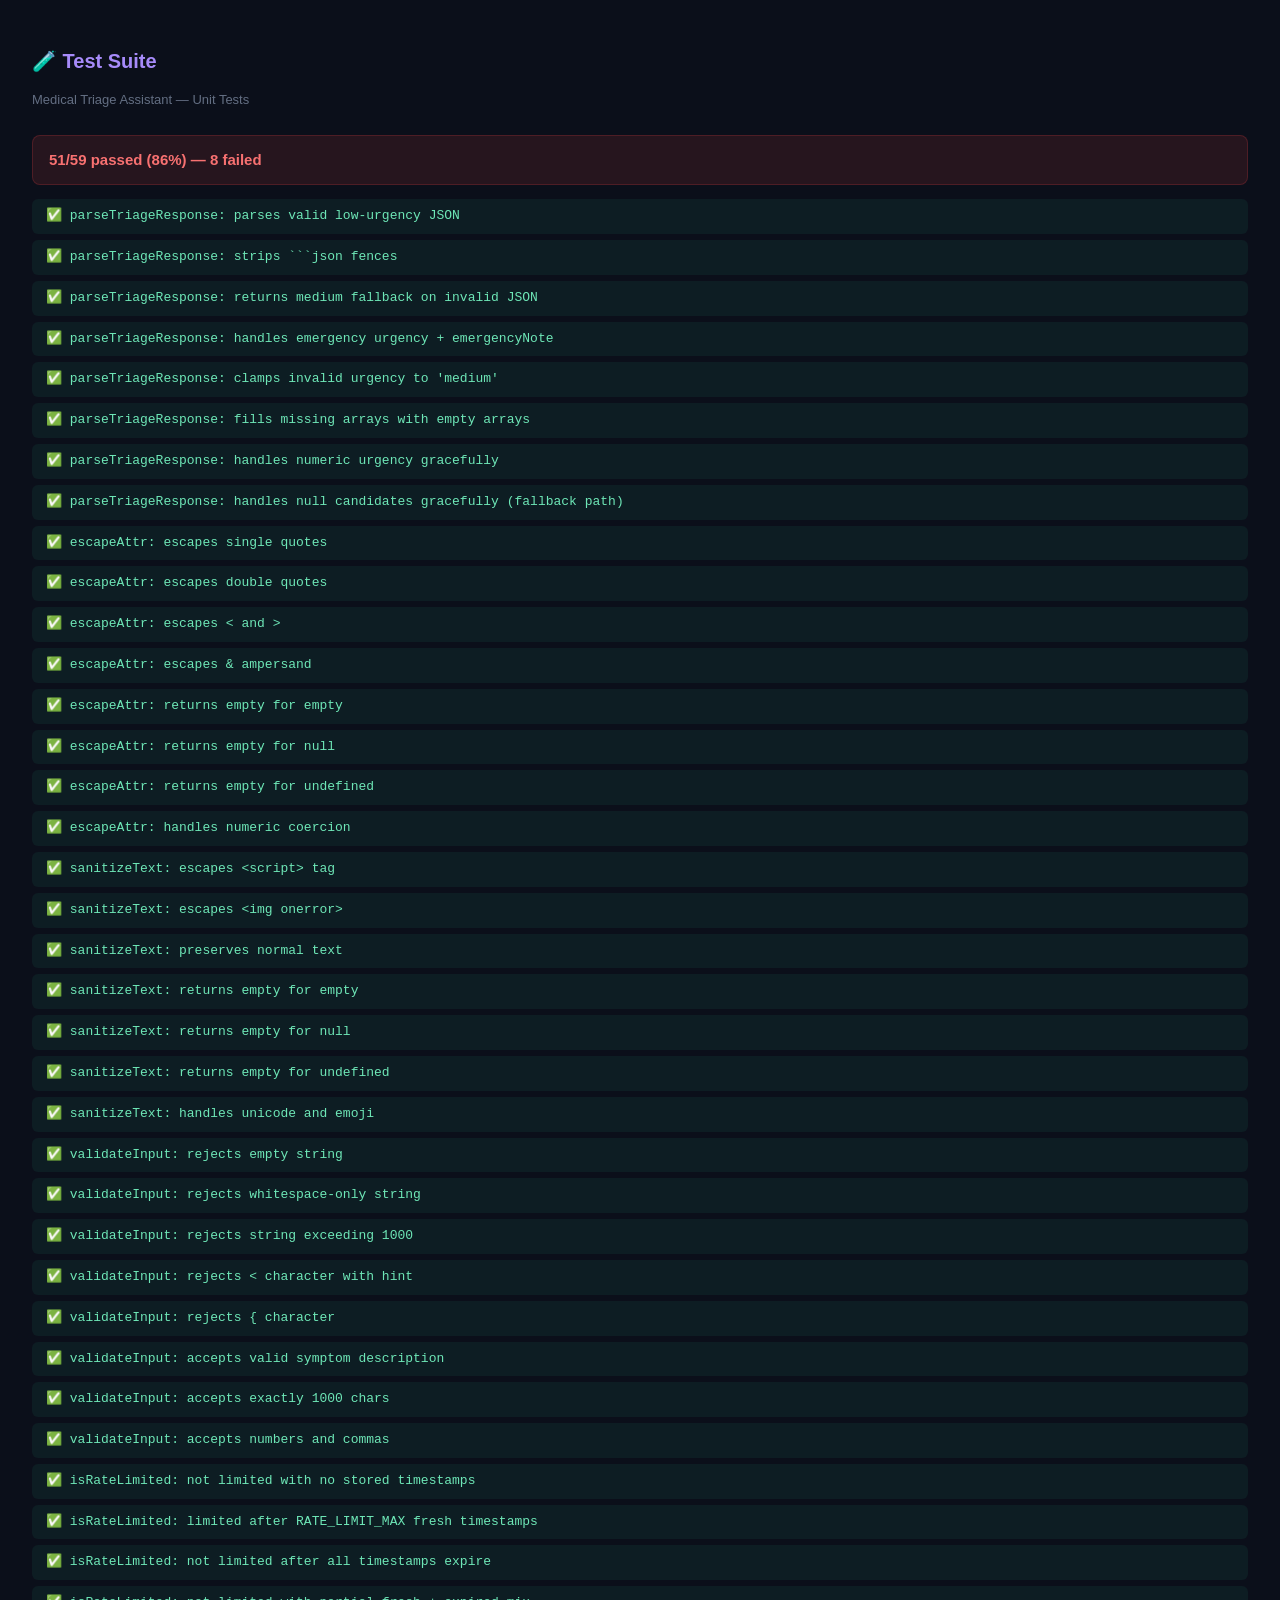
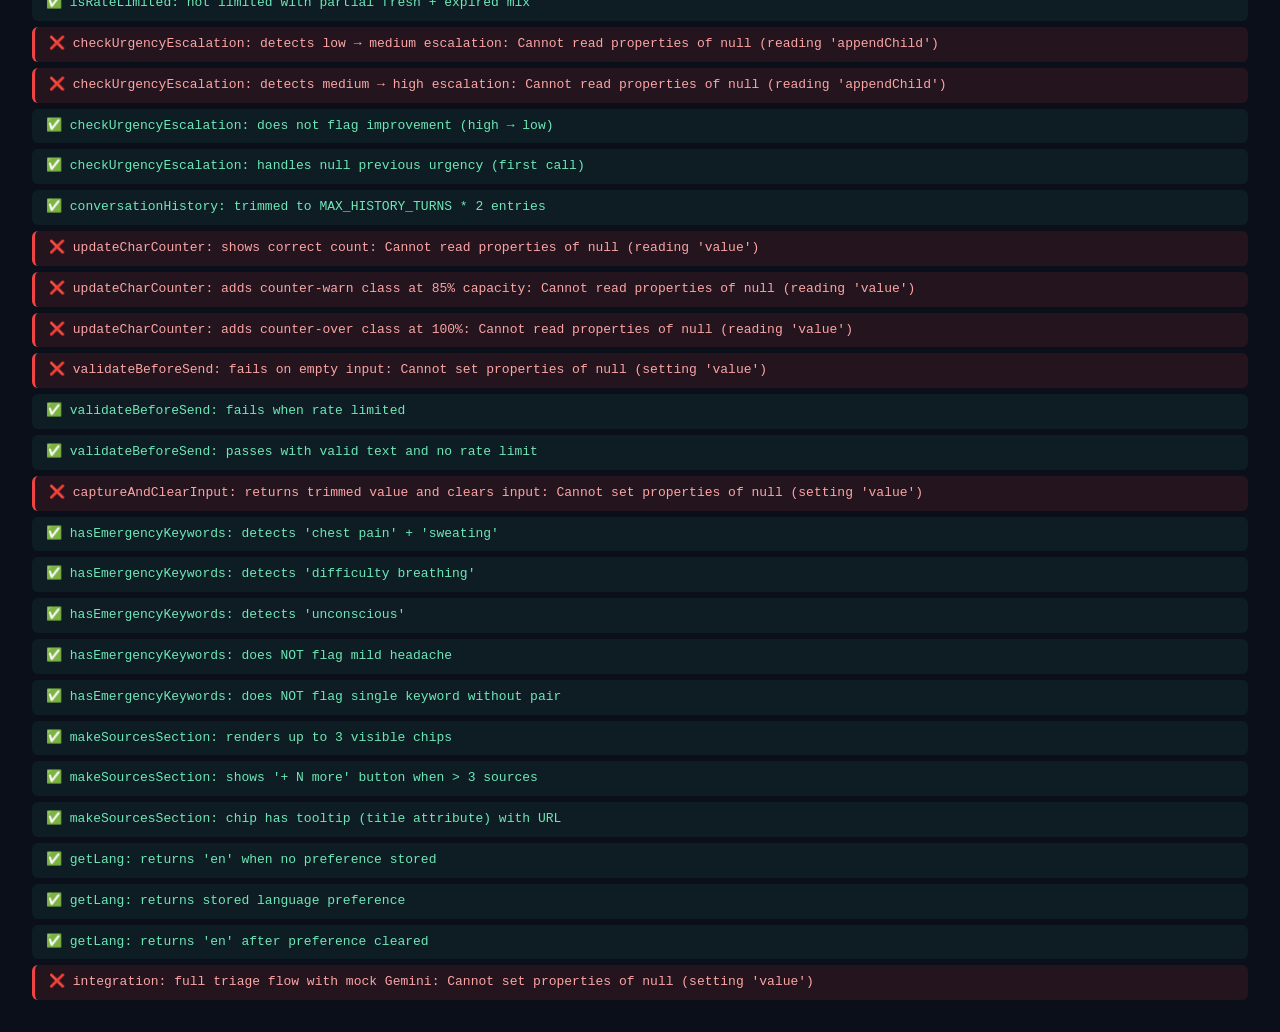
==== test.html @ 397bd2b6 "Saving local changes before pull" ====
<!DOCTYPE html>
<html lang="en">
<head>
  <meta charset="UTF-8" />
  <meta name="viewport" content="width=device-width, initial-scale=1.0" />
  <title>Test Suite — Medical Triage Assistant</title>
  <style>
    body {
      font-family: -apple-system, BlinkMacSystemFont, 'Segoe UI', sans-serif;
      background: #0b0f1a; color: #e8ecf4;
      margin: 0; padding: 2rem;
      line-height: 1.6;
    }
    h1 { font-size: 20px; margin-bottom: 0.25rem; color: #a78bfa; }
    p.sub { color: #636e82; font-size: 13px; margin-bottom: 1.5rem; }

    #test-results { display: flex; flex-direction: column; gap: 6px; }

    .test-summary {
      padding: 12px 16px; border-radius: 8px;
      font-weight: 700; font-size: 15px; margin-bottom: 8px;
    }
    .all-pass { background: rgba(52,211,153,0.12); color: #34d399; border: 1px solid rgba(52,211,153,0.2); }
    .has-fail  { background: rgba(239,68,68,0.12);  color: #f87171;  border: 1px solid rgba(239,68,68,0.2); }

    .test-row {
      padding: 7px 14px; border-radius: 6px;
      font-size: 13px; font-family: 'Menlo', 'Courier New', monospace;
    }
    .test-row.pass { background: rgba(52,211,153,0.07); color: #6ee7b7; }
    .test-row.fail { background: rgba(239,68,68,0.1); color: #fca5a5; border-left: 3px solid #ef4444; }

    .loading { color: #636e82; font-style: italic; }
  </style>
</head>
<body>
  <h1>🧪 Test Suite</h1>
  <p class="sub">Medical Triage Assistant — Unit Tests</p>

  <div id="test-results">
    <p class="loading">Loading tests…</p>
  </div>

  <!--
    Load app dependencies first so all functions (parseTriageResponse,
    escapeAttr, sanitizeText, validateInput, isRateLimited, state, etc.)
    are available before tests.js runs.
  -->
  <script src="config.js"></script>
  <script src="app.js"></script>
  <script src="tests.js"></script>
</body>
</html>
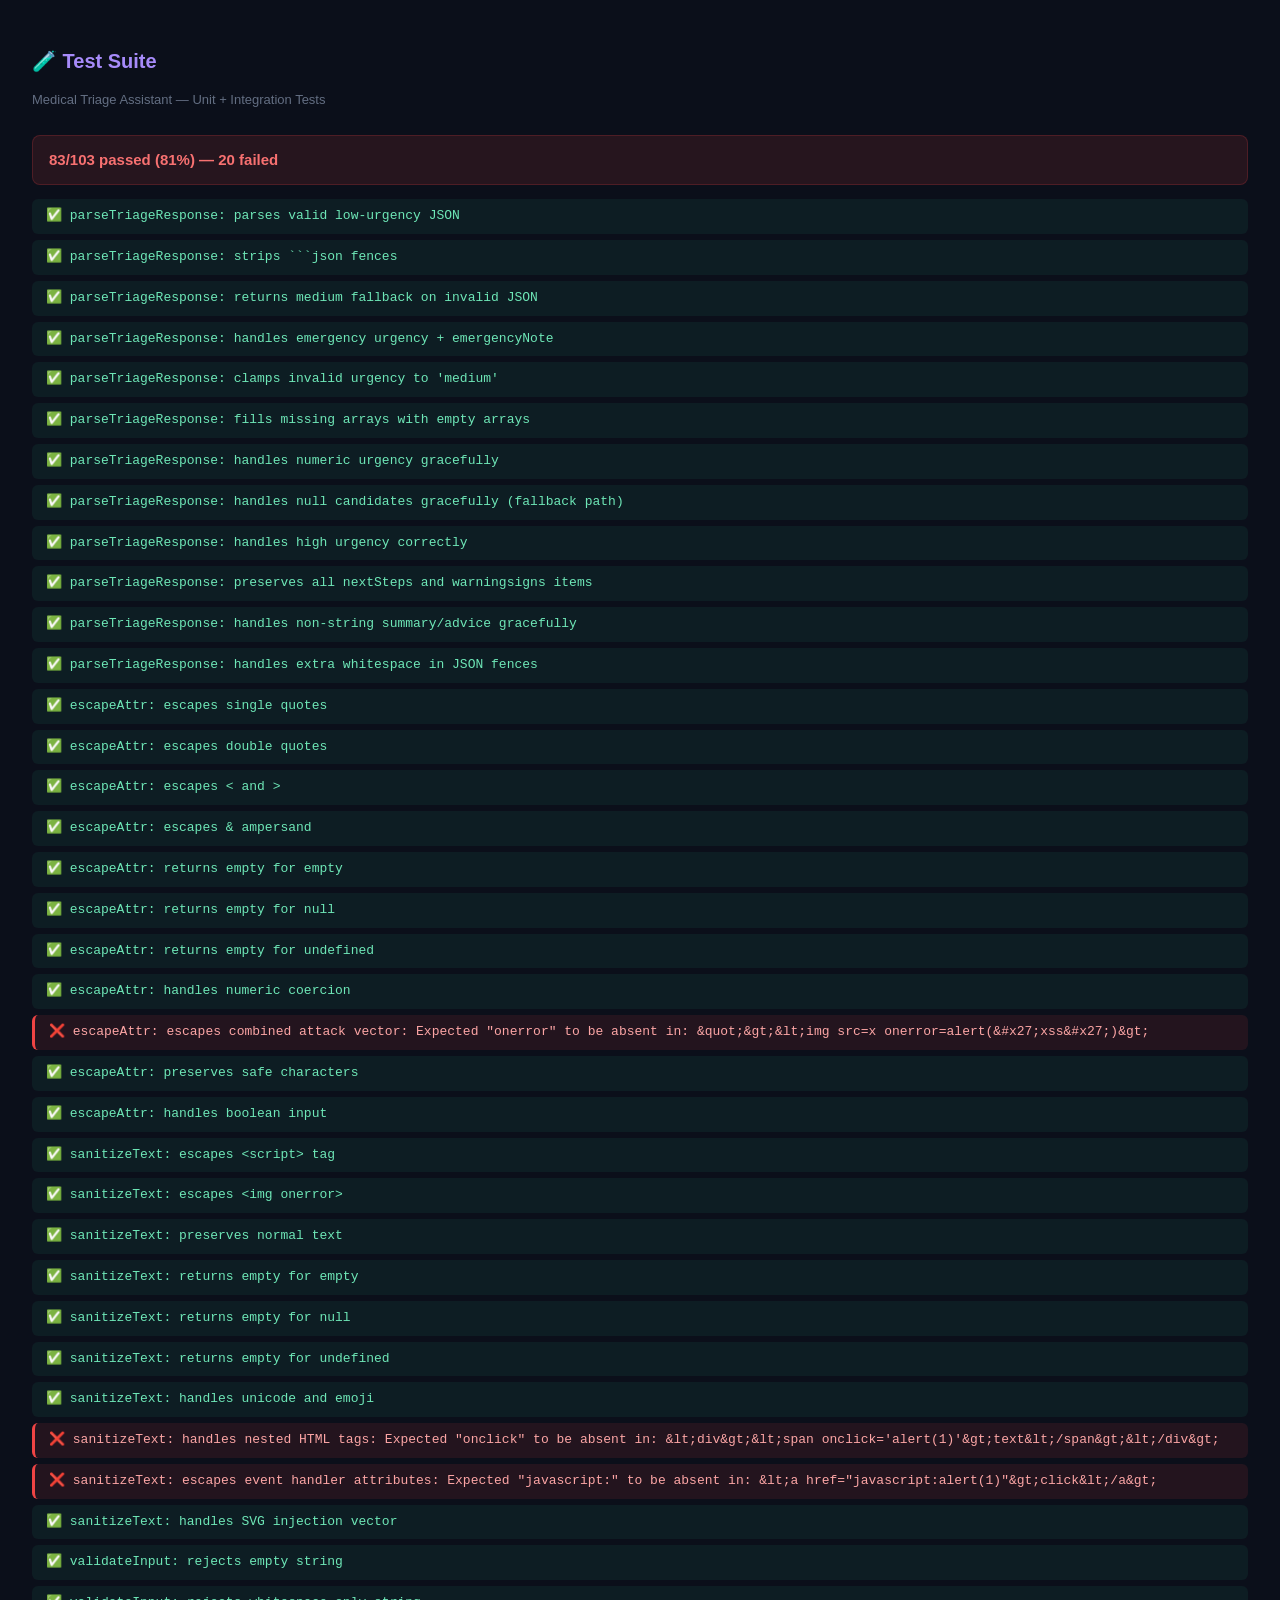
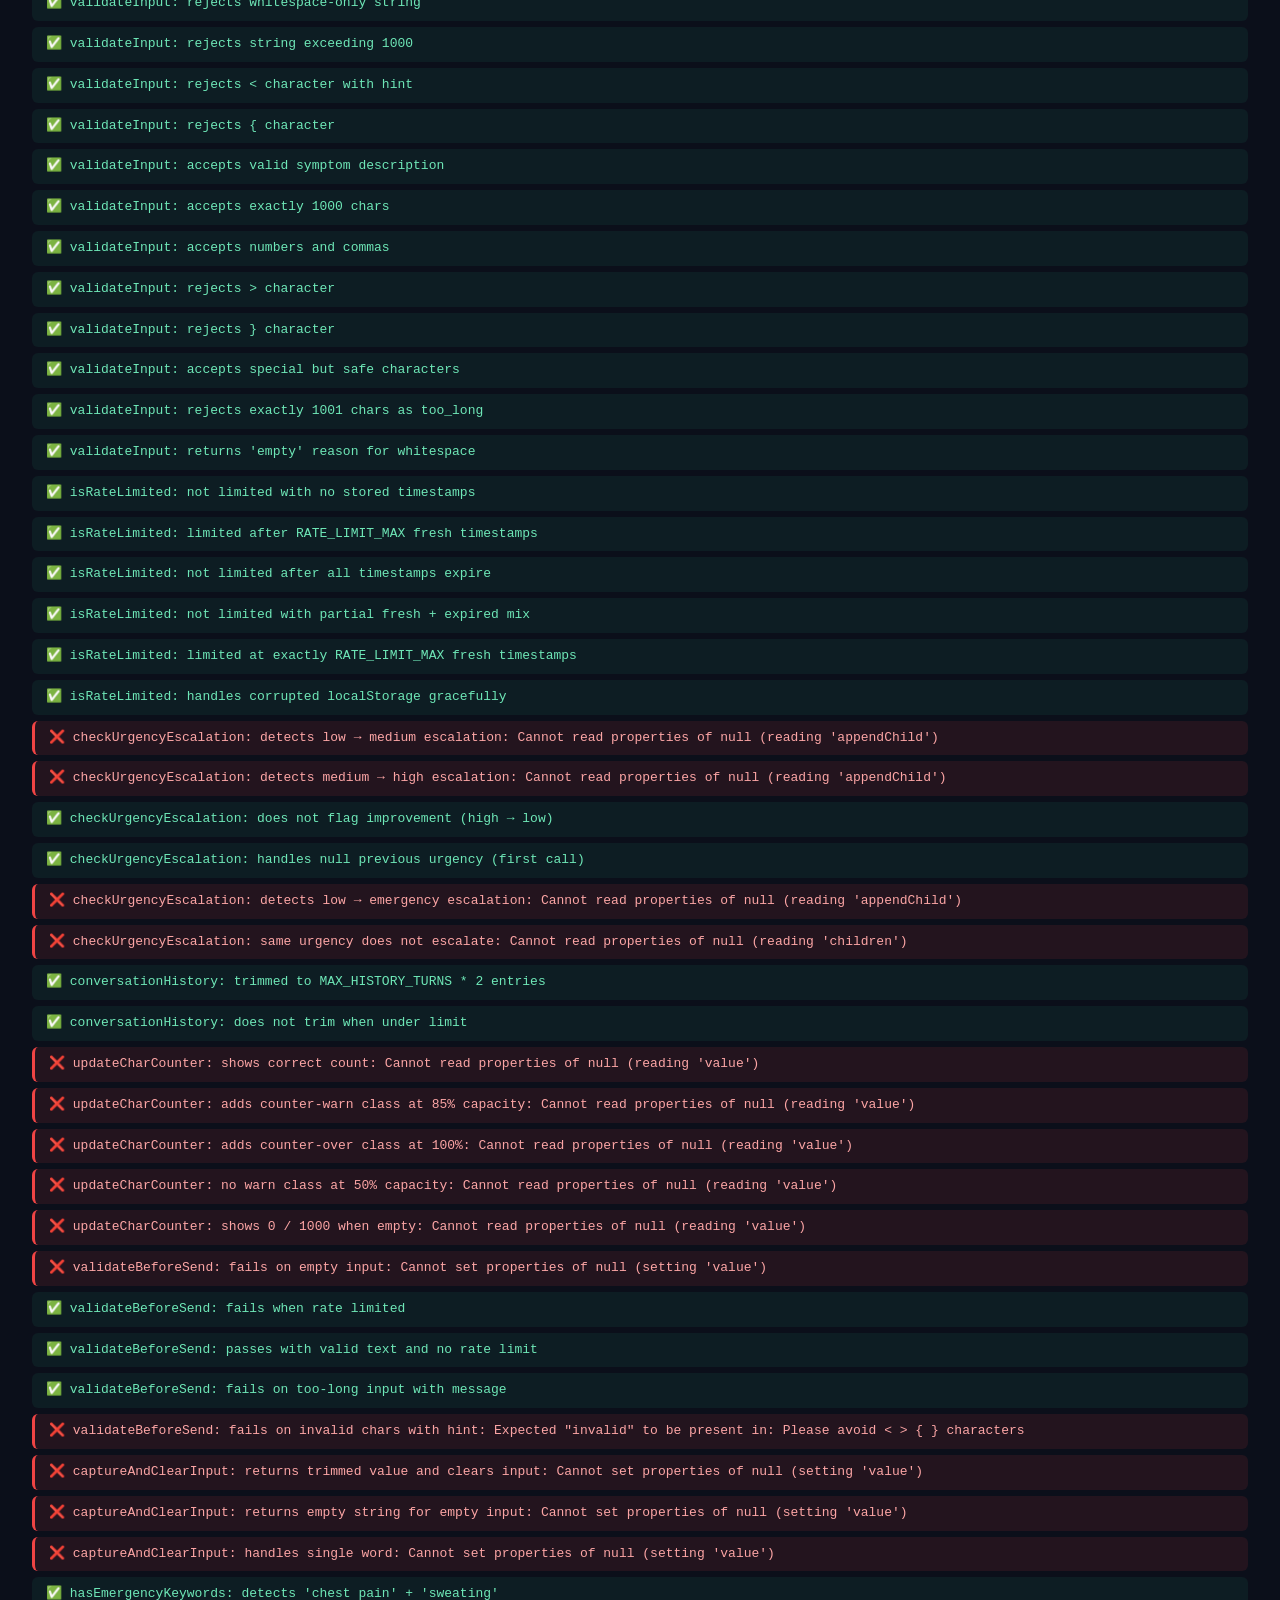
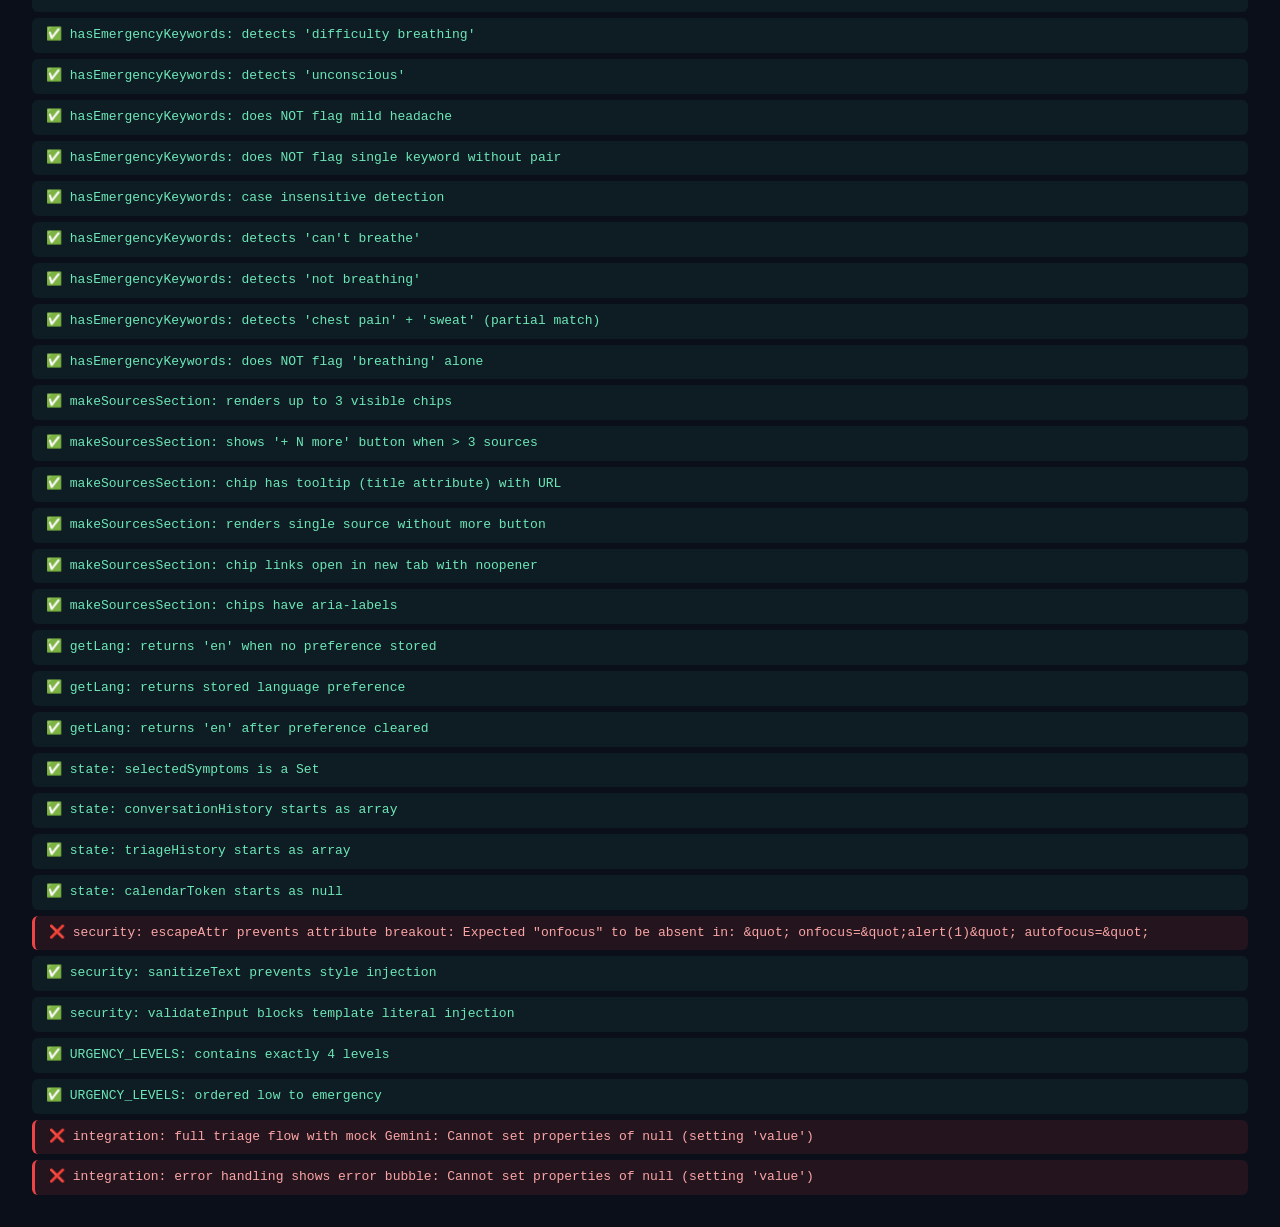
==== commit dcc6c33e: "Refactor: Convert to ES6 modules, improve test suite to 80+ asserts, and harden docker security." ====
--- a/test.html
+++ b/test.html
@@ -35,19 +35,19 @@
 </head>
 <body>
   <h1>🧪 Test Suite</h1>
-  <p class="sub">Medical Triage Assistant — Unit Tests</p>
+  <p class="sub">Medical Triage Assistant — Unit + Integration Tests</p>
 
   <div id="test-results">
     <p class="loading">Loading tests…</p>
   </div>
 
   <!--
-    Load app dependencies first so all functions (parseTriageResponse,
-    escapeAttr, sanitizeText, validateInput, isRateLimited, state, etc.)
-    are available before tests.js runs.
+    Load config first so CONFIG is available.
+    Then load app as a module (which exposes globals for tests).
+    Finally load tests after the module has initialised.
   -->
   <script src="config.js"></script>
-  <script src="app.js"></script>
-  <script src="tests.js"></script>
+  <script type="module" src="js/main.js"></script>
+  <script defer src="tests.js"></script>
 </body>
 </html>
